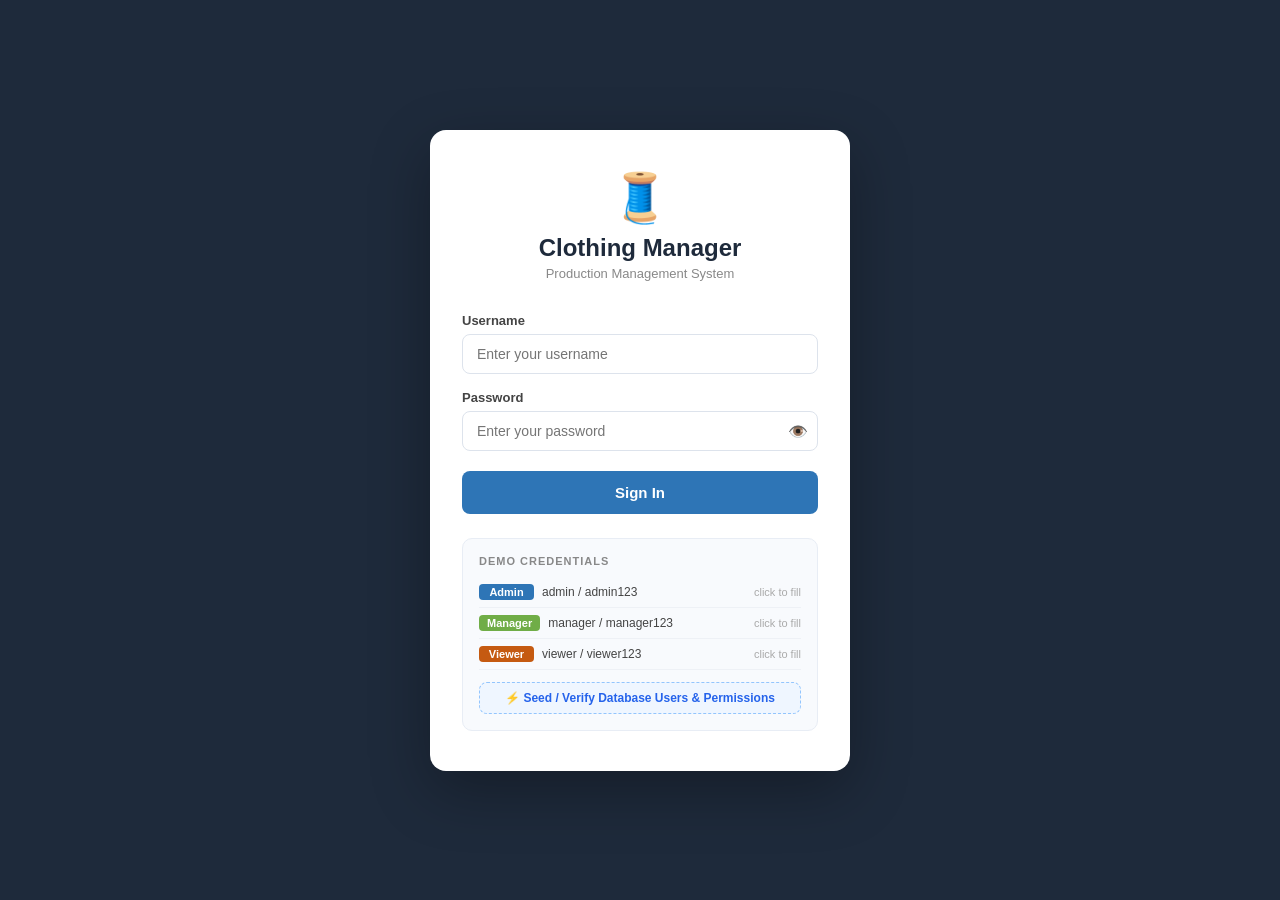
==== Backend/wwwroot/index.html @ 2b9fa8a7 "Implement the UI chnages" ====
<!DOCTYPE html>
<html lang="en">
  <head>
    <meta charset="UTF-8" />
    <meta name="viewport" content="width=device-width, initial-scale=1.0" />
    <title>Clothing Manager</title>
    <style>* { box-sizing: border-box; margin: 0; padding: 0; }</style>
    <script type="module" crossorigin src="./assets/index-DxHrvgx7.js"></script>
    <link rel="stylesheet" crossorigin href="./assets/index-Cqibjg2K.css">
  </head>
  <body>
    <div id="root"></div>
  </body>
</html>
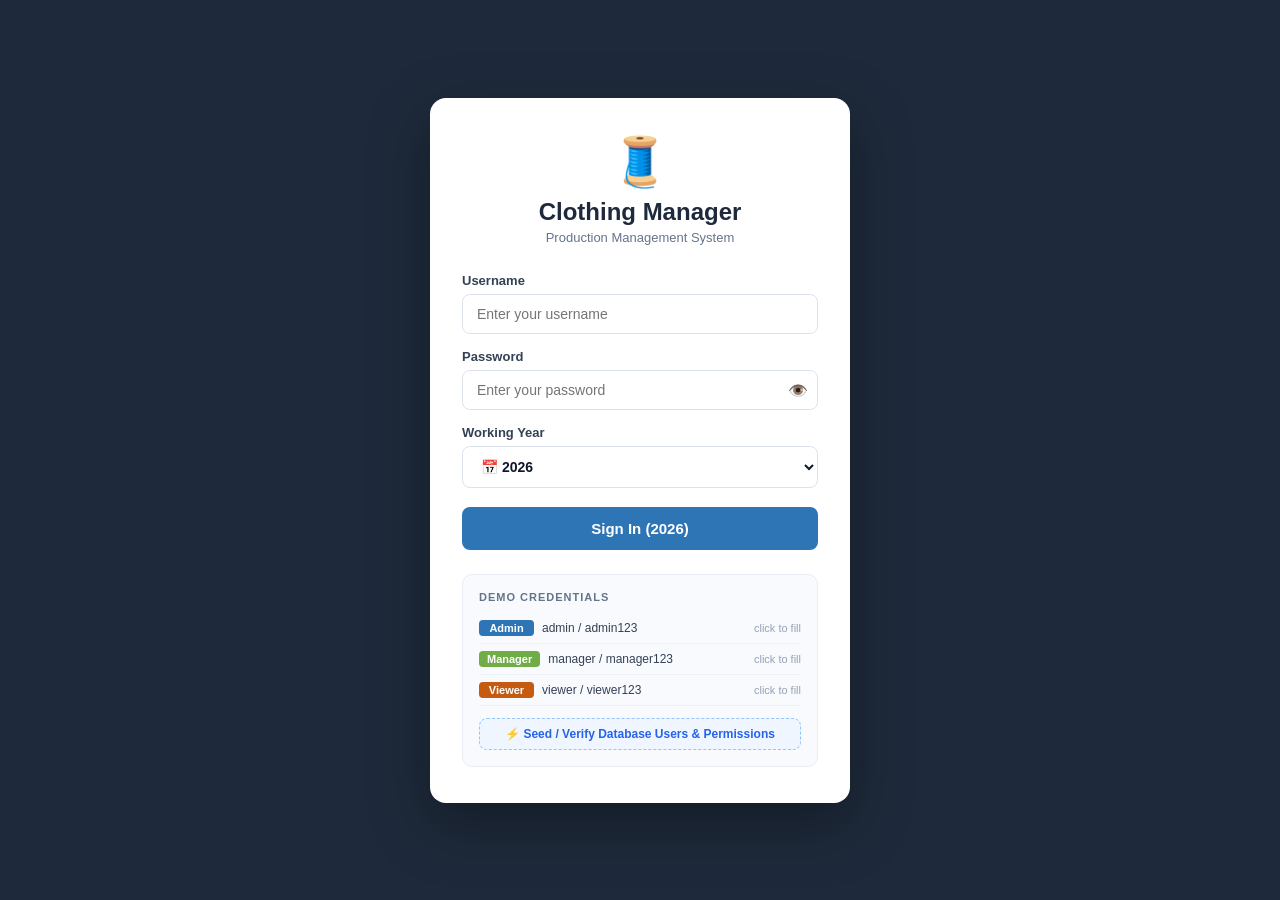
==== commit 7e1ce3b1: "Show records by year" ====
--- a/Backend/wwwroot/index.html
+++ b/Backend/wwwroot/index.html
@@ -5,8 +5,8 @@
     <meta name="viewport" content="width=device-width, initial-scale=1.0" />
     <title>Clothing Manager</title>
     <style>* { box-sizing: border-box; margin: 0; padding: 0; }</style>
-    <script type="module" crossorigin src="./assets/index-DxHrvgx7.js"></script>
-    <link rel="stylesheet" crossorigin href="./assets/index-Cqibjg2K.css">
+    <script type="module" crossorigin src="./assets/index-BOspJ0ec.js"></script>
+    <link rel="stylesheet" crossorigin href="./assets/index-BevxPTfR.css">
   </head>
   <body>
     <div id="root"></div>
--- a/Backend/wwwroot/assets/index-BevxPTfR.css
+++ b/Backend/wwwroot/assets/index-BevxPTfR.css
@@ -0,0 +1 @@
+:root{--bg-page: #f4f6f9;--bg-card: #ffffff;--bg-subtle: #f8f9fa;--bg-input: #ffffff;--bg-modal: #ffffff;--text-main: #1e2a3b;--text-muted: #64748b;--text-dim: #94a3b8;--border-color: #e2e8f0;--border-focus: #3b82f6;--shadow-sm: 0 1px 3px rgba(0, 0, 0, .06);--shadow-md: 0 4px 14px rgba(0, 0, 0, .08);--shadow-lg: 0 10px 30px rgba(0, 0, 0, .12);--table-stripe: #fbfcfd}[data-theme=dark]{--bg-page: #0b1120;--bg-card: #1e293b;--bg-subtle: #162032;--bg-input: #0f172a;--bg-modal: #1e293b;--text-main: #f8fafc;--text-muted: #94a3b8;--text-dim: #64748b;--border-color: #334155;--border-focus: #60a5fa;--shadow-sm: 0 1px 4px rgba(0, 0, 0, .3);--shadow-md: 0 4px 16px rgba(0, 0, 0, .4);--shadow-lg: 0 12px 36px rgba(0, 0, 0, .55);--table-stripe: #172133}[data-theme=midnight]{--bg-page: #000000;--bg-card: #0c1017;--bg-subtle: #141b24;--bg-input: #05070a;--bg-modal: #111722;--text-main: #ffffff;--text-muted: #9ba6b5;--text-dim: #6b7785;--border-color: #273142;--border-focus: #38bdf8;--shadow-sm: 0 1px 4px rgba(0, 0, 0, .6);--shadow-md: 0 4px 20px rgba(0, 0, 0, .7);--shadow-lg: 0 12px 40px rgba(0, 0, 0, .85);--table-stripe: #0f141d}body,main,input,select,textarea,table,tr,td,th{transition:background-color .2s ease,border-color .2s ease,color .15s ease}[data-theme=dark] main,[data-theme=midnight] main{background:var(--bg-page)!important;color:var(--text-main)}[data-theme=dark] div[style*="background: #fff"],[data-theme=dark] div[style*="background:#fff"],[data-theme=dark] div[style*="background: rgb(255, 255, 255)"],[data-theme=dark] div[style*="background-color: #fff"],[data-theme=dark] div[style*="background-color: rgb(255, 255, 255)"],[data-theme=midnight] div[style*="background: #fff"],[data-theme=midnight] div[style*="background:#fff"],[data-theme=midnight] div[style*="background: rgb(255, 255, 255)"],[data-theme=midnight] div[style*="background-color: #fff"],[data-theme=midnight] div[style*="background-color: rgb(255, 255, 255)"]{background:var(--bg-card)!important;color:var(--text-main)!important;box-shadow:var(--shadow-sm)!important}[data-theme=dark] div[style*="background: #f8f9fa"],[data-theme=dark] div[style*="background:#f8f9fa"],[data-theme=dark] div[style*="background: #fafbfc"],[data-theme=midnight] div[style*="background: #f8f9fa"],[data-theme=midnight] div[style*="background:#f8f9fa"],[data-theme=midnight] div[style*="background: #fafbfc"]{background:var(--bg-subtle)!important;color:var(--text-main)!important}[data-theme=dark] table,[data-theme=midnight] table{background:var(--bg-card)!important;color:var(--text-main)!important}[data-theme=dark] thead,[data-theme=dark] thead tr,[data-theme=dark] tr[style*="background: #f8f9fa"],[data-theme=midnight] thead,[data-theme=midnight] thead tr,[data-theme=midnight] tr[style*="background: #f8f9fa"]{background:var(--bg-subtle)!important}[data-theme=dark] th,[data-theme=midnight] th{color:var(--text-muted)!important;border-bottom-color:var(--border-color)!important}[data-theme=dark] tr,[data-theme=midnight] tr{border-bottom-color:var(--border-color)!important}[data-theme=dark] td,[data-theme=midnight] td{color:var(--text-main)!important;border-color:var(--border-color)!important}[data-theme=dark] tr:hover td,[data-theme=midnight] tr:hover td{background-color:#ffffff05!important}[data-theme=dark] input:not([type=checkbox]):not([type=radio]),[data-theme=dark] select,[data-theme=dark] textarea,[data-theme=midnight] input:not([type=checkbox]):not([type=radio]),[data-theme=midnight] select,[data-theme=midnight] textarea{background-color:var(--bg-input)!important;color:var(--text-main)!important;border-color:var(--border-color)!important}[data-theme=dark] input::placeholder,[data-theme=dark] textarea::placeholder,[data-theme=midnight] input::placeholder,[data-theme=midnight] textarea::placeholder{color:var(--text-dim)!important}[data-theme=dark] select option,[data-theme=midnight] select option{background-color:var(--bg-card);color:var(--text-main)}[data-theme=dark] div[style*=maxWidth],[data-theme=dark] div[style*=max-width],[data-theme=midnight] div[style*=maxWidth],[data-theme=midnight] div[style*=max-width]{background:var(--bg-modal)!important;color:var(--text-main)!important;border:1px solid var(--border-color)!important;box-shadow:var(--shadow-lg)!important}[data-theme=dark] button[style*="background: #f1f5f9"],[data-theme=dark] button[style*="background:#f1f5f9"],[data-theme=dark] button[style*="background: #f8f9fa"],[data-theme=midnight] button[style*="background: #f1f5f9"],[data-theme=midnight] button[style*="background:#f1f5f9"],[data-theme=midnight] button[style*="background: #f8f9fa"]{background:var(--bg-subtle)!important;color:var(--text-main)!important;border:1px solid var(--border-color)!important}[data-theme=dark] *[style*="color: #1e2a3b"],[data-theme=dark] *[style*="color:#1e2a3b"],[data-theme=dark] *[style*="color: rgb(30, 42, 59)"],[data-theme=dark] *[style*="color: #1e293b"],[data-theme=dark] *[style*="color: rgb(30, 41, 59)"],[data-theme=dark] *[style*="color: #0f172a"],[data-theme=dark] *[style*="color: rgb(15, 23, 42)"],[data-theme=dark] *[style*="color: #111827"],[data-theme=dark] *[style*="color: rgb(17, 24, 39)"],[data-theme=dark] *[style*="color: #212529"],[data-theme=dark] *[style*="color: rgb(33, 37, 41)"],[data-theme=dark] *[style*="color: #334155"],[data-theme=dark] *[style*="color: rgb(51, 65, 85)"],[data-theme=dark] *[style*="color: #333"],[data-theme=dark] *[style*="color:#333"],[data-theme=dark] *[style*="color: rgb(51, 51, 51)"],[data-theme=dark] *[style*="color: #444"],[data-theme=dark] *[style*="color:#444"],[data-theme=dark] *[style*="color: rgb(68, 68, 68)"],[data-theme=dark] *[style*="color: #555"],[data-theme=dark] *[style*="color:#555"],[data-theme=dark] *[style*="color: rgb(85, 85, 85)"],[data-theme=midnight] *[style*="color: #1e2a3b"],[data-theme=midnight] *[style*="color:#1e2a3b"],[data-theme=midnight] *[style*="color: rgb(30, 42, 59)"],[data-theme=midnight] *[style*="color: #1e293b"],[data-theme=midnight] *[style*="color: rgb(30, 41, 59)"],[data-theme=midnight] *[style*="color: #0f172a"],[data-theme=midnight] *[style*="color: rgb(15, 23, 42)"],[data-theme=midnight] *[style*="color: #111827"],[data-theme=midnight] *[style*="color: rgb(17, 24, 39)"],[data-theme=midnight] *[style*="color: #212529"],[data-theme=midnight] *[style*="color: rgb(33, 37, 41)"],[data-theme=midnight] *[style*="color: #334155"],[data-theme=midnight] *[style*="color: rgb(51, 65, 85)"],[data-theme=midnight] *[style*="color: #333"],[data-theme=midnight] *[style*="color:#333"],[data-theme=midnight] *[style*="color: rgb(51, 51, 51)"],[data-theme=midnight] *[style*="color: #444"],[data-theme=midnight] *[style*="color:#444"],[data-theme=midnight] *[style*="color: rgb(68, 68, 68)"],[data-theme=midnight] *[style*="color: #555"],[data-theme=midnight] *[style*="color:#555"],[data-theme=midnight] *[style*="color: rgb(85, 85, 85)"]{color:var(--text-main)!important}[data-theme=dark] *[style*="color: #888"],[data-theme=dark] *[style*="color:#888"],[data-theme=dark] *[style*="color: rgb(136, 136, 136)"],[data-theme=dark] *[style*="color: #666"],[data-theme=dark] *[style*="color:#666"],[data-theme=dark] *[style*="color: rgb(102, 102, 102)"],[data-theme=dark] *[style*="color: #475569"],[data-theme=dark] *[style*="color: rgb(71, 85, 105)"],[data-theme=dark] *[style*="color: #64748b"],[data-theme=dark] *[style*="color: rgb(100, 116, 139)"],[data-theme=midnight] *[style*="color: #888"],[data-theme=midnight] *[style*="color:#888"],[data-theme=midnight] *[style*="color: rgb(136, 136, 136)"],[data-theme=midnight] *[style*="color: #666"],[data-theme=midnight] *[style*="color:#666"],[data-theme=midnight] *[style*="color: rgb(102, 102, 102)"],[data-theme=midnight] *[style*="color: #475569"],[data-theme=midnight] *[style*="color: rgb(71, 85, 105)"],[data-theme=midnight] *[style*="color: #64748b"],[data-theme=midnight] *[style*="color: rgb(100, 116, 139)"]{color:var(--text-muted)!important}[data-theme=dark] tr[style*="background: rgb(255, 255, 255)"],[data-theme=dark] tr[style*="background: rgb(249, 251, 255)"],[data-theme=dark] tr[style*="background: rgb(248, 250, 252)"],[data-theme=midnight] tr[style*="background: rgb(255, 255, 255)"],[data-theme=midnight] tr[style*="background: rgb(249, 251, 255)"],[data-theme=midnight] tr[style*="background: rgb(248, 250, 252)"]{background:var(--bg-card)!important}[data-theme=dark] tr[style*="background: rgb(235, 243, 251)"],[data-theme=midnight] tr[style*="background: rgb(235, 243, 251)"]{background:var(--bg-subtle)!important}[data-theme=dark] div[style*="background: rgb(248, 250, 252)"],[data-theme=dark] div[style*="background: rgb(248, 250, 253)"],[data-theme=dark] div[style*="background: rgb(241, 245, 249)"],[data-theme=midnight] div[style*="background: rgb(248, 250, 252)"],[data-theme=midnight] div[style*="background: rgb(248, 250, 253)"],[data-theme=midnight] div[style*="background: rgb(241, 245, 249)"]{background:var(--bg-subtle)!important;color:var(--text-main)!important}.hide-scrollbar::-webkit-scrollbar,body::-webkit-scrollbar,main::-webkit-scrollbar,aside::-webkit-scrollbar{display:none!important;width:0!important;height:0!important}.hide-scrollbar,body,main,aside{-ms-overflow-style:none!important;scrollbar-width:none!important}[data-theme=dark] ::-webkit-scrollbar,[data-theme=midnight] ::-webkit-scrollbar{width:6px;height:6px}[data-theme=dark] ::-webkit-scrollbar-track,[data-theme=midnight] ::-webkit-scrollbar-track{background:var(--bg-page)}[data-theme=dark] ::-webkit-scrollbar-thumb,[data-theme=midnight] ::-webkit-scrollbar-thumb{background:var(--border-color);border-radius:4px}[data-theme=dark] ::-webkit-scrollbar-thumb:hover,[data-theme=midnight] ::-webkit-scrollbar-thumb:hover{background:var(--text-dim)}
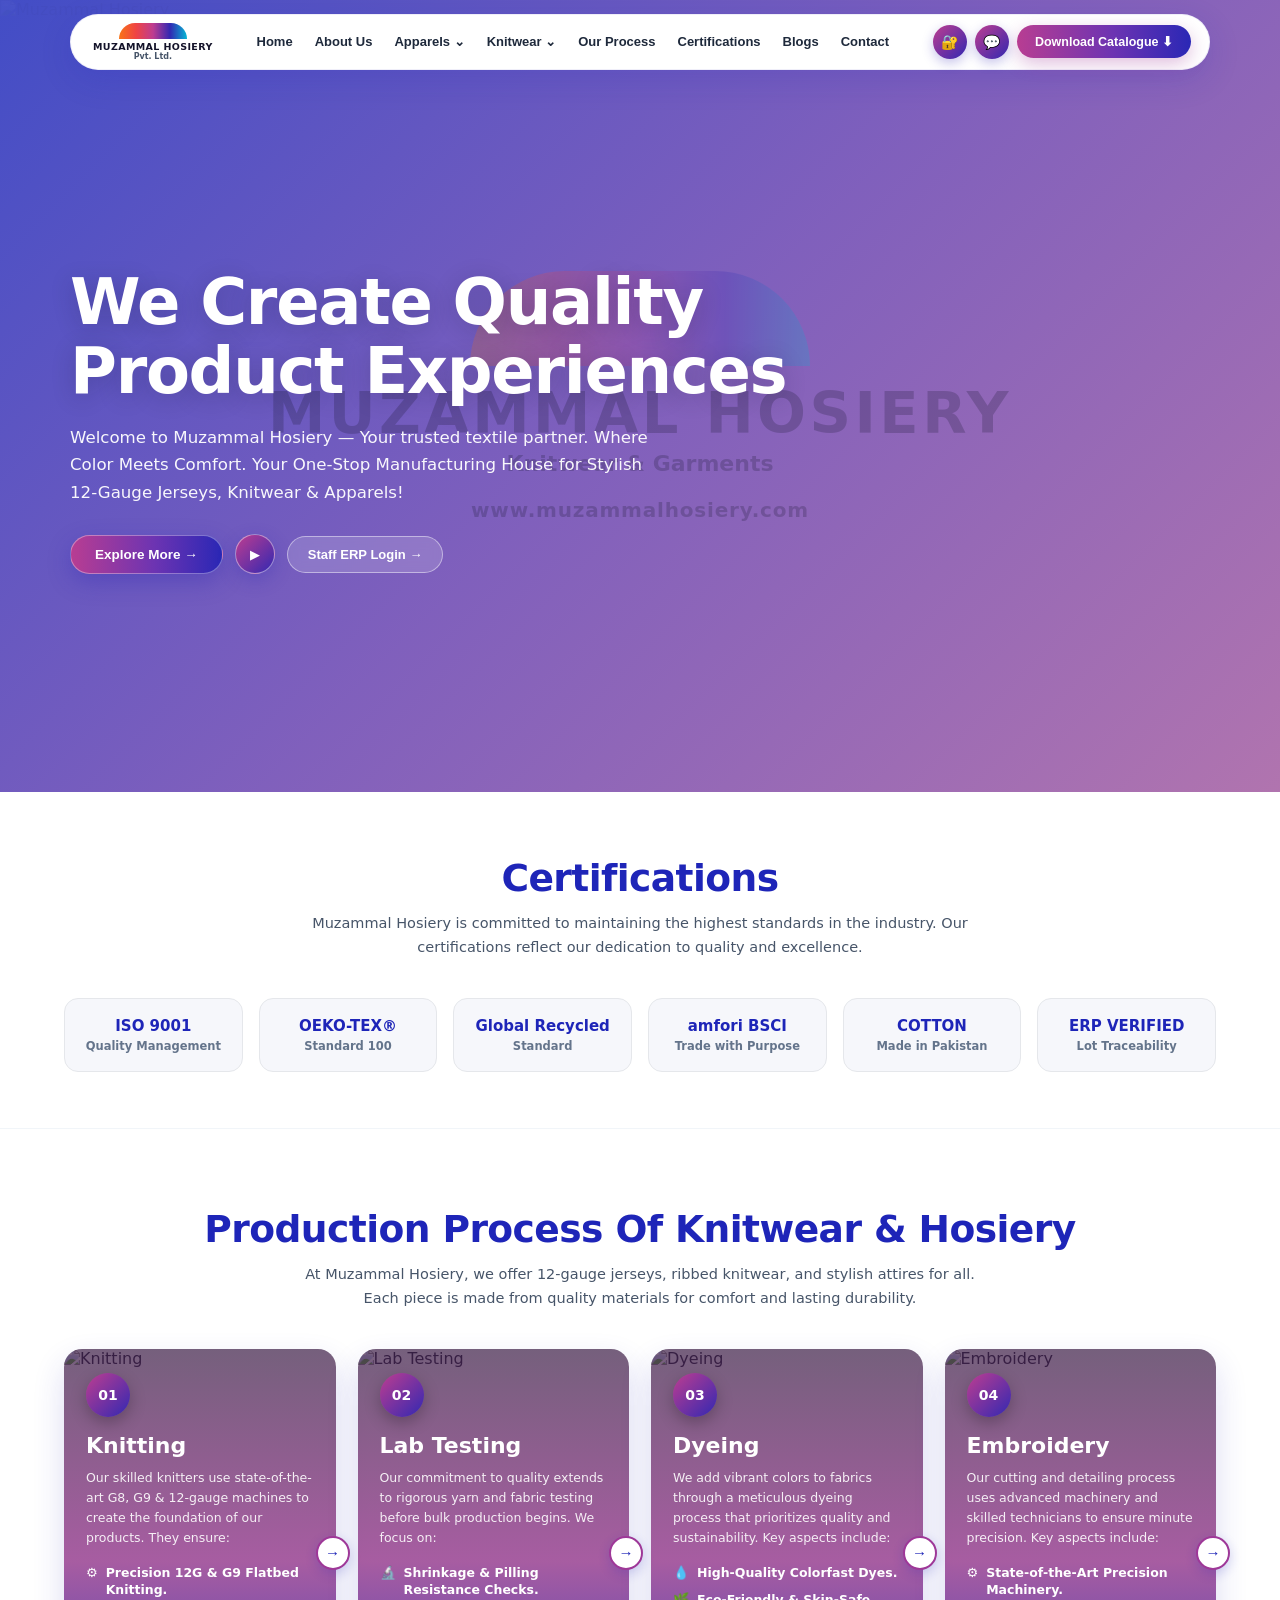
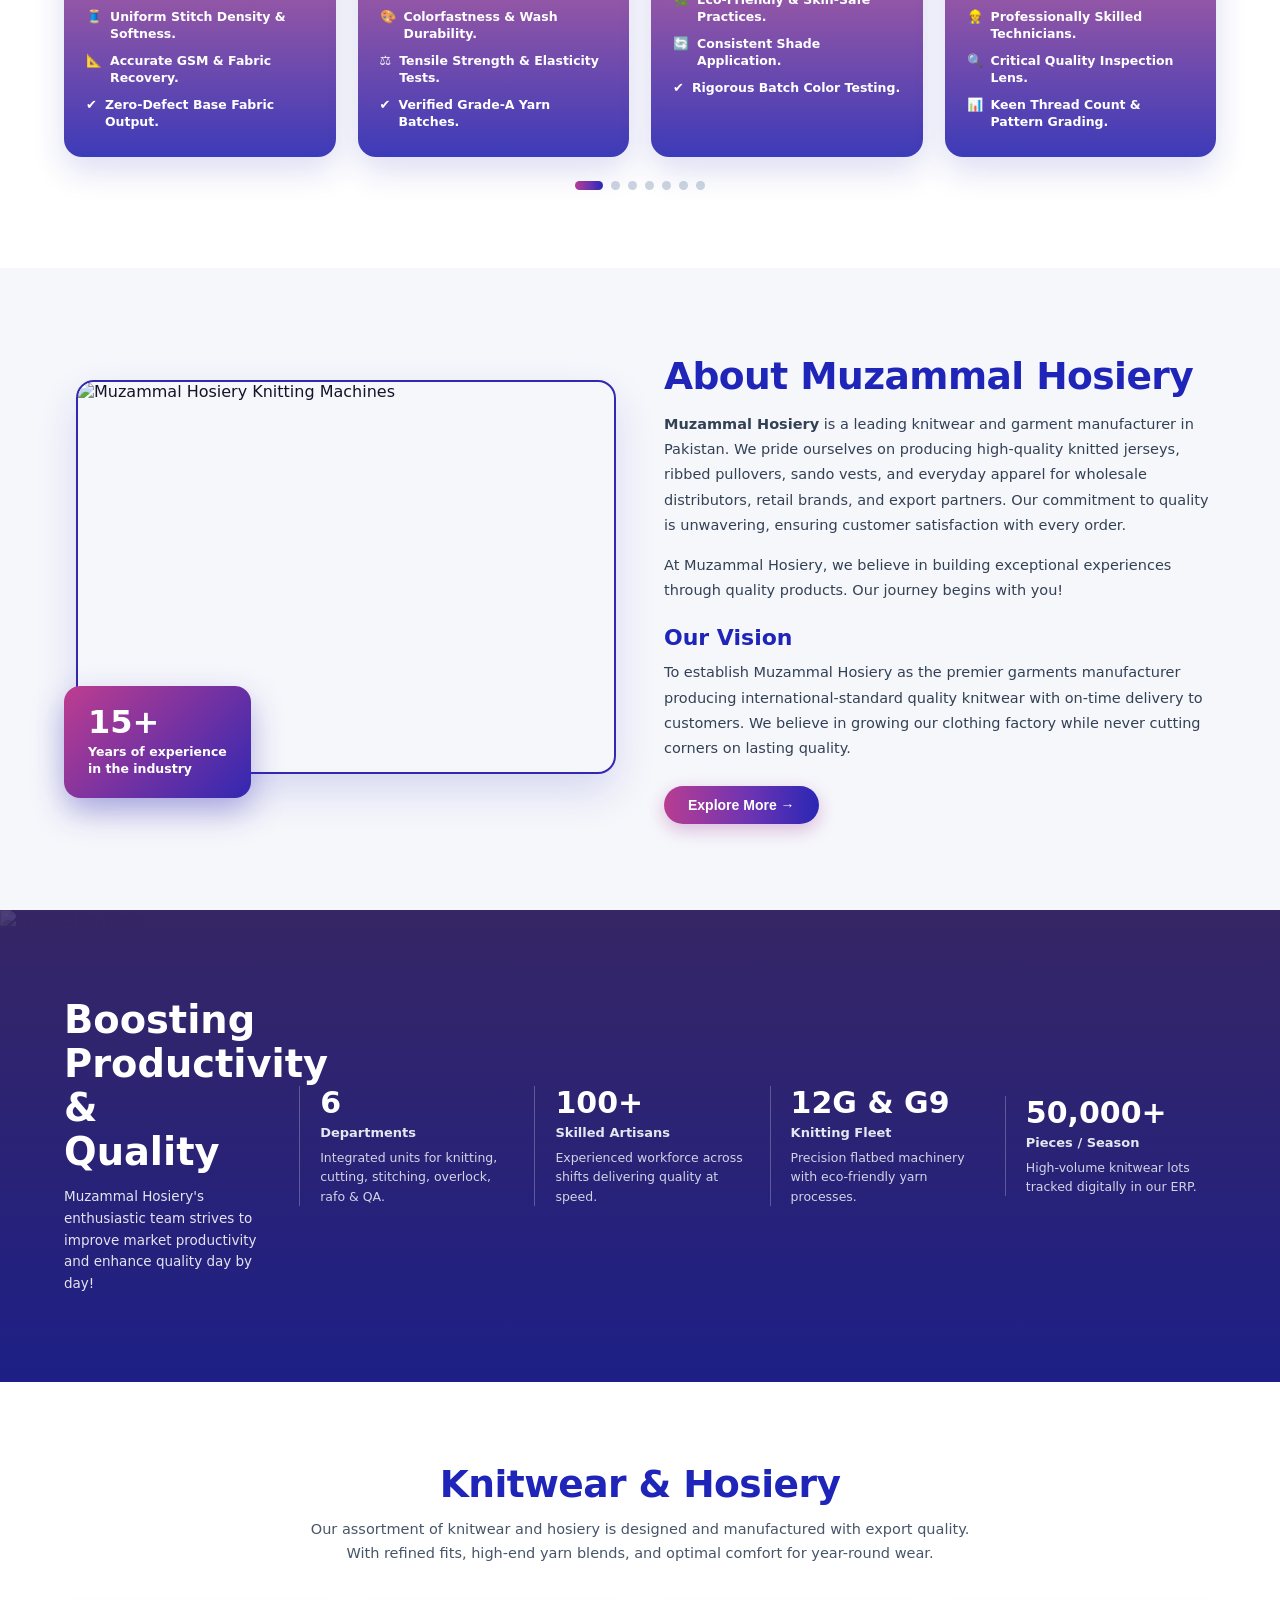
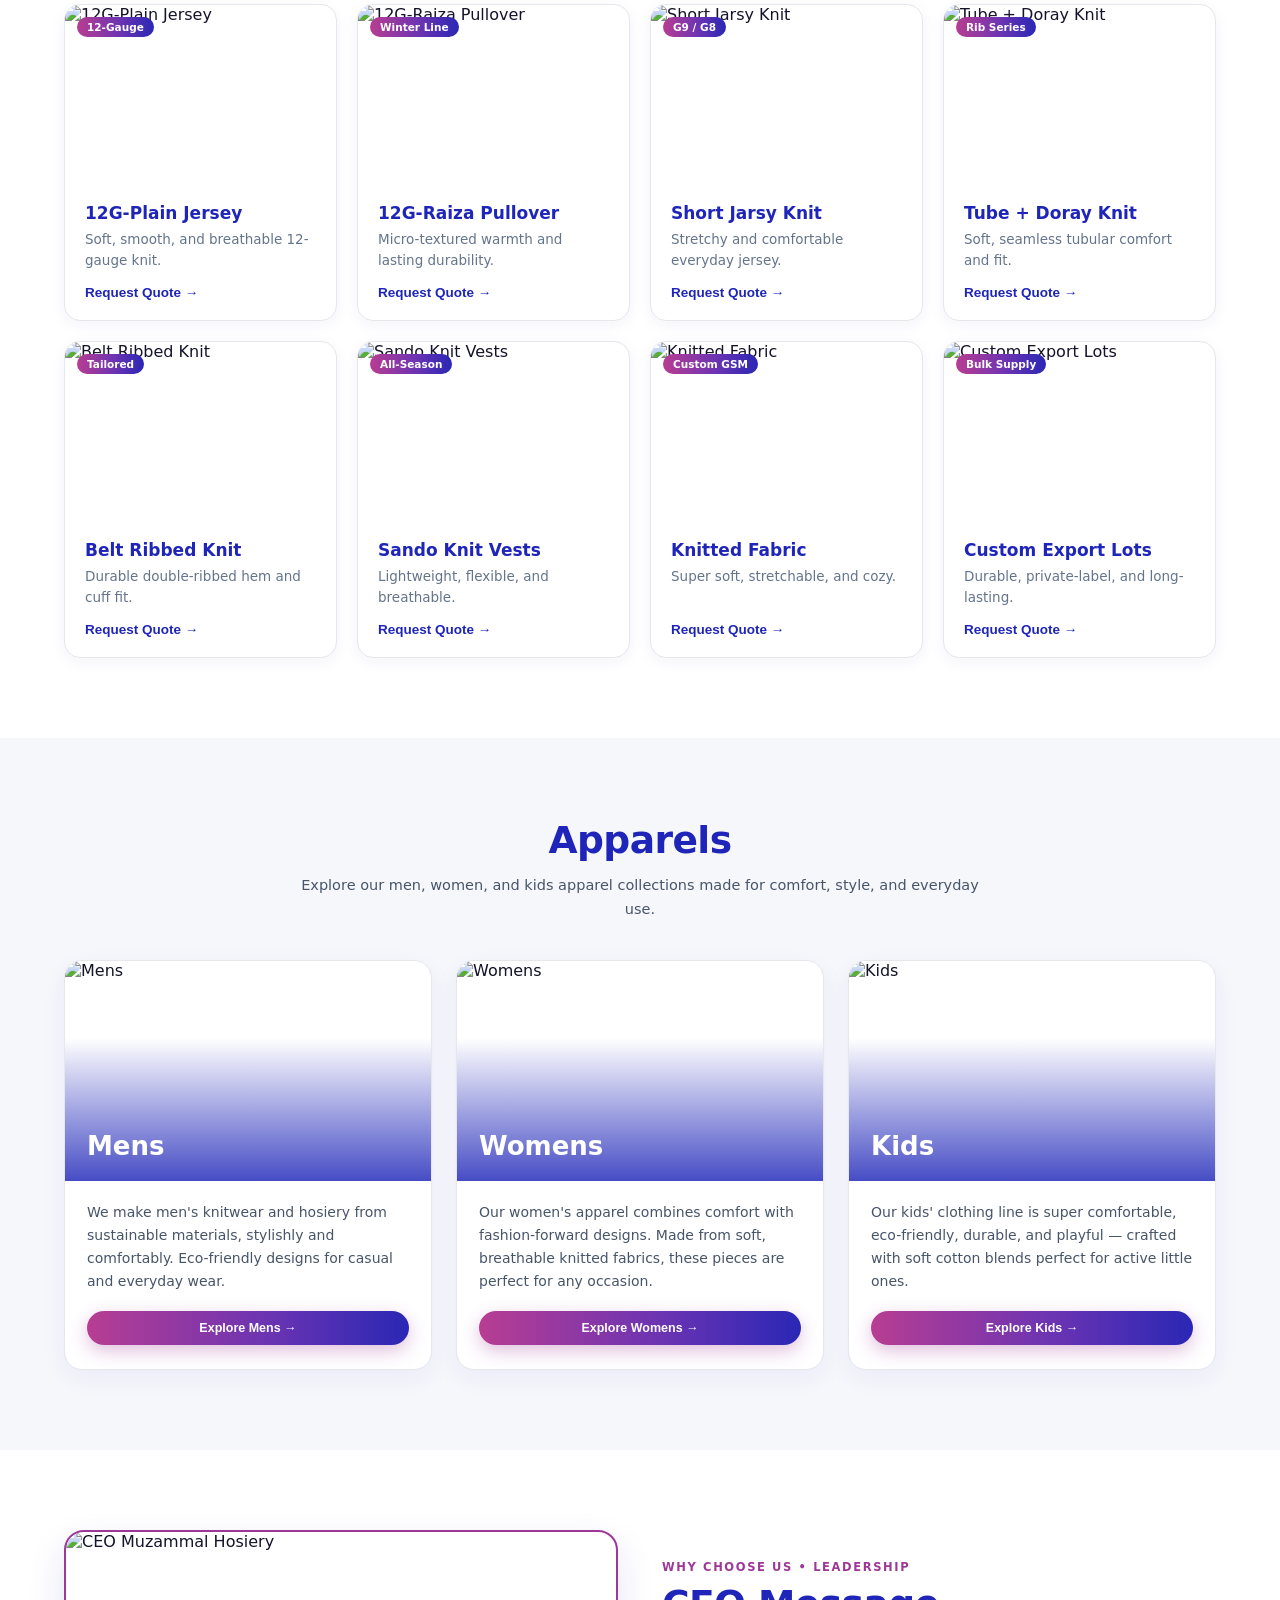
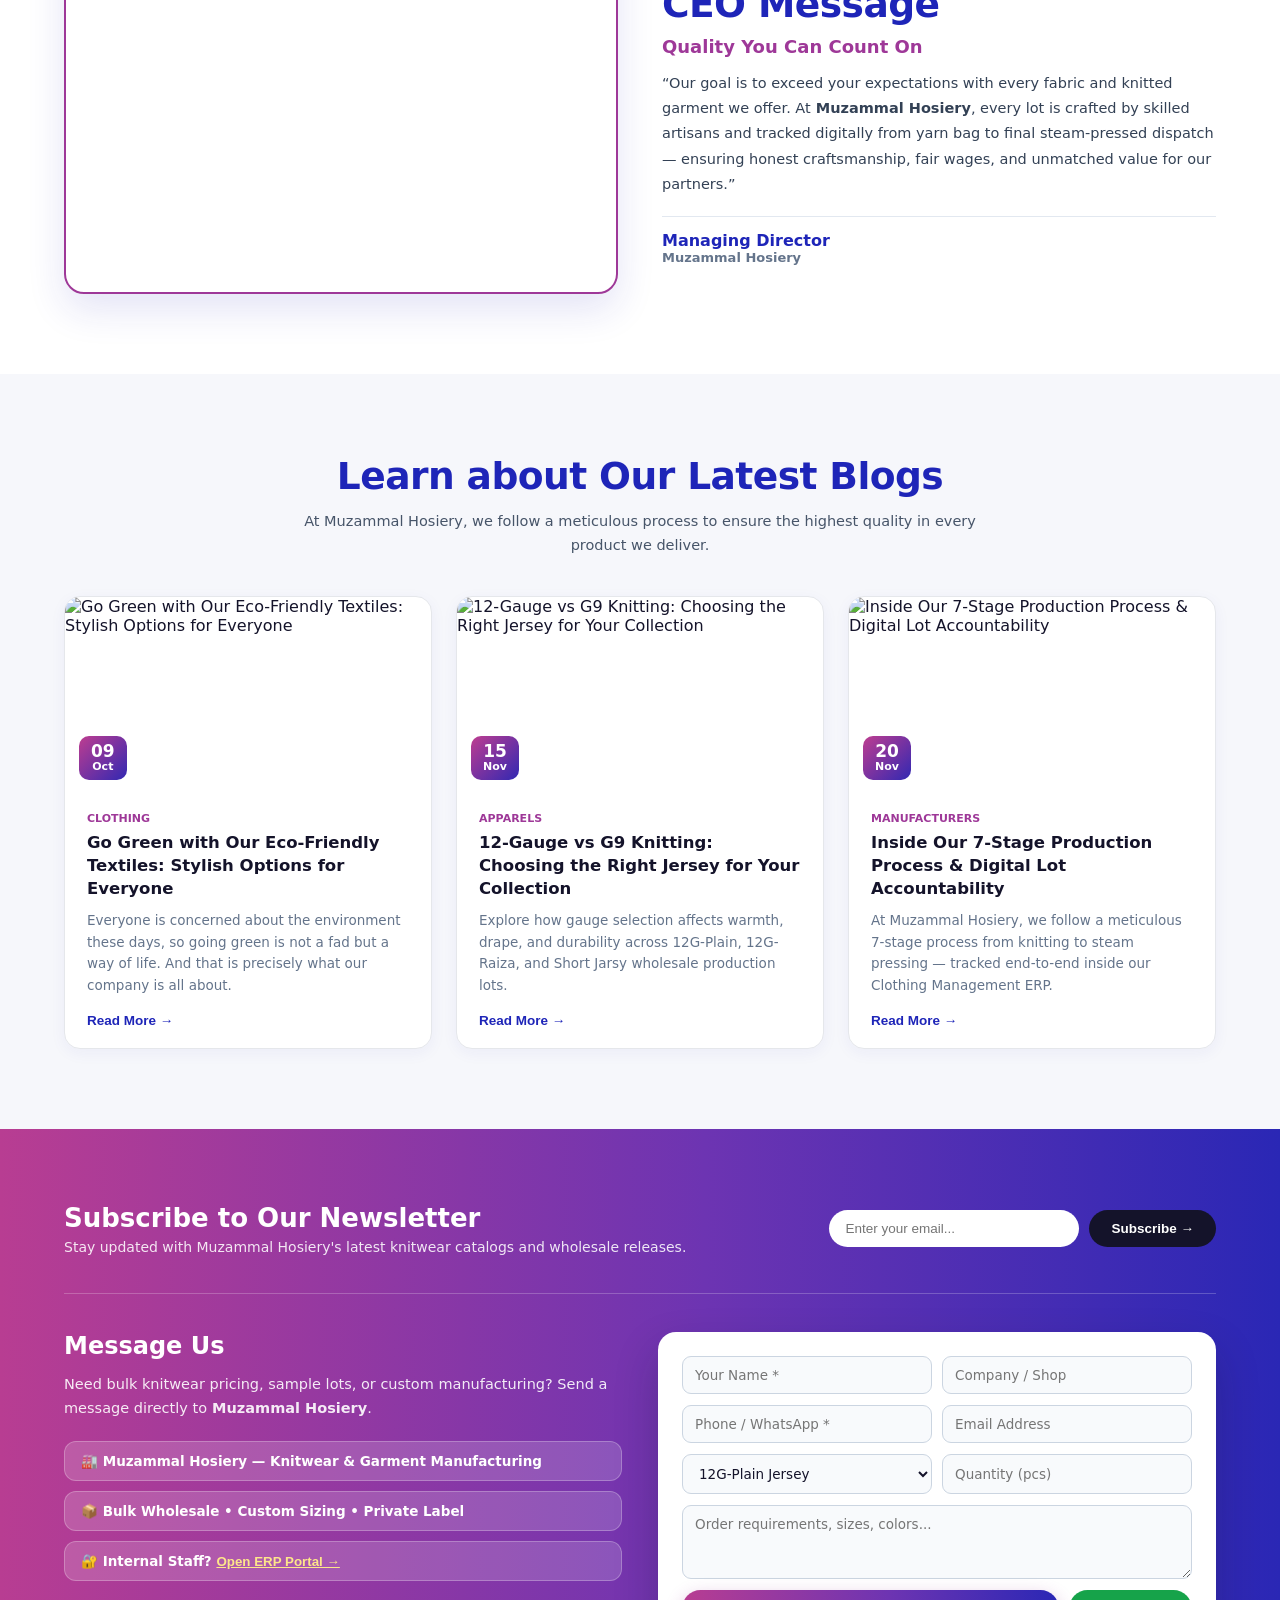
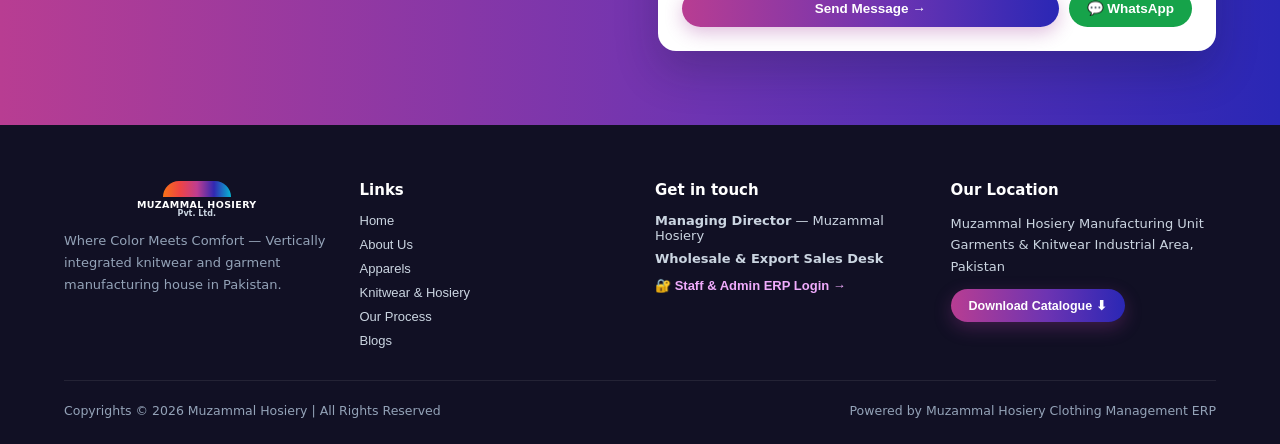
==== commit aece4613: "Make new sites" ====
--- a/Backend/wwwroot/index.html
+++ b/Backend/wwwroot/index.html
@@ -3,9 +3,9 @@
   <head>
     <meta charset="UTF-8" />
     <meta name="viewport" content="width=device-width, initial-scale=1.0" />
-    <title>Clothing Manager</title>
+    <title>Muzammal Hosiery — Knitwear & Clothing Management</title>
     <style>* { box-sizing: border-box; margin: 0; padding: 0; }</style>
-    <script type="module" crossorigin src="./assets/index-BOspJ0ec.js"></script>
+    <script type="module" crossorigin src="./assets/index-BluuNuks.js"></script>
     <link rel="stylesheet" crossorigin href="./assets/index-BevxPTfR.css">
   </head>
   <body>
